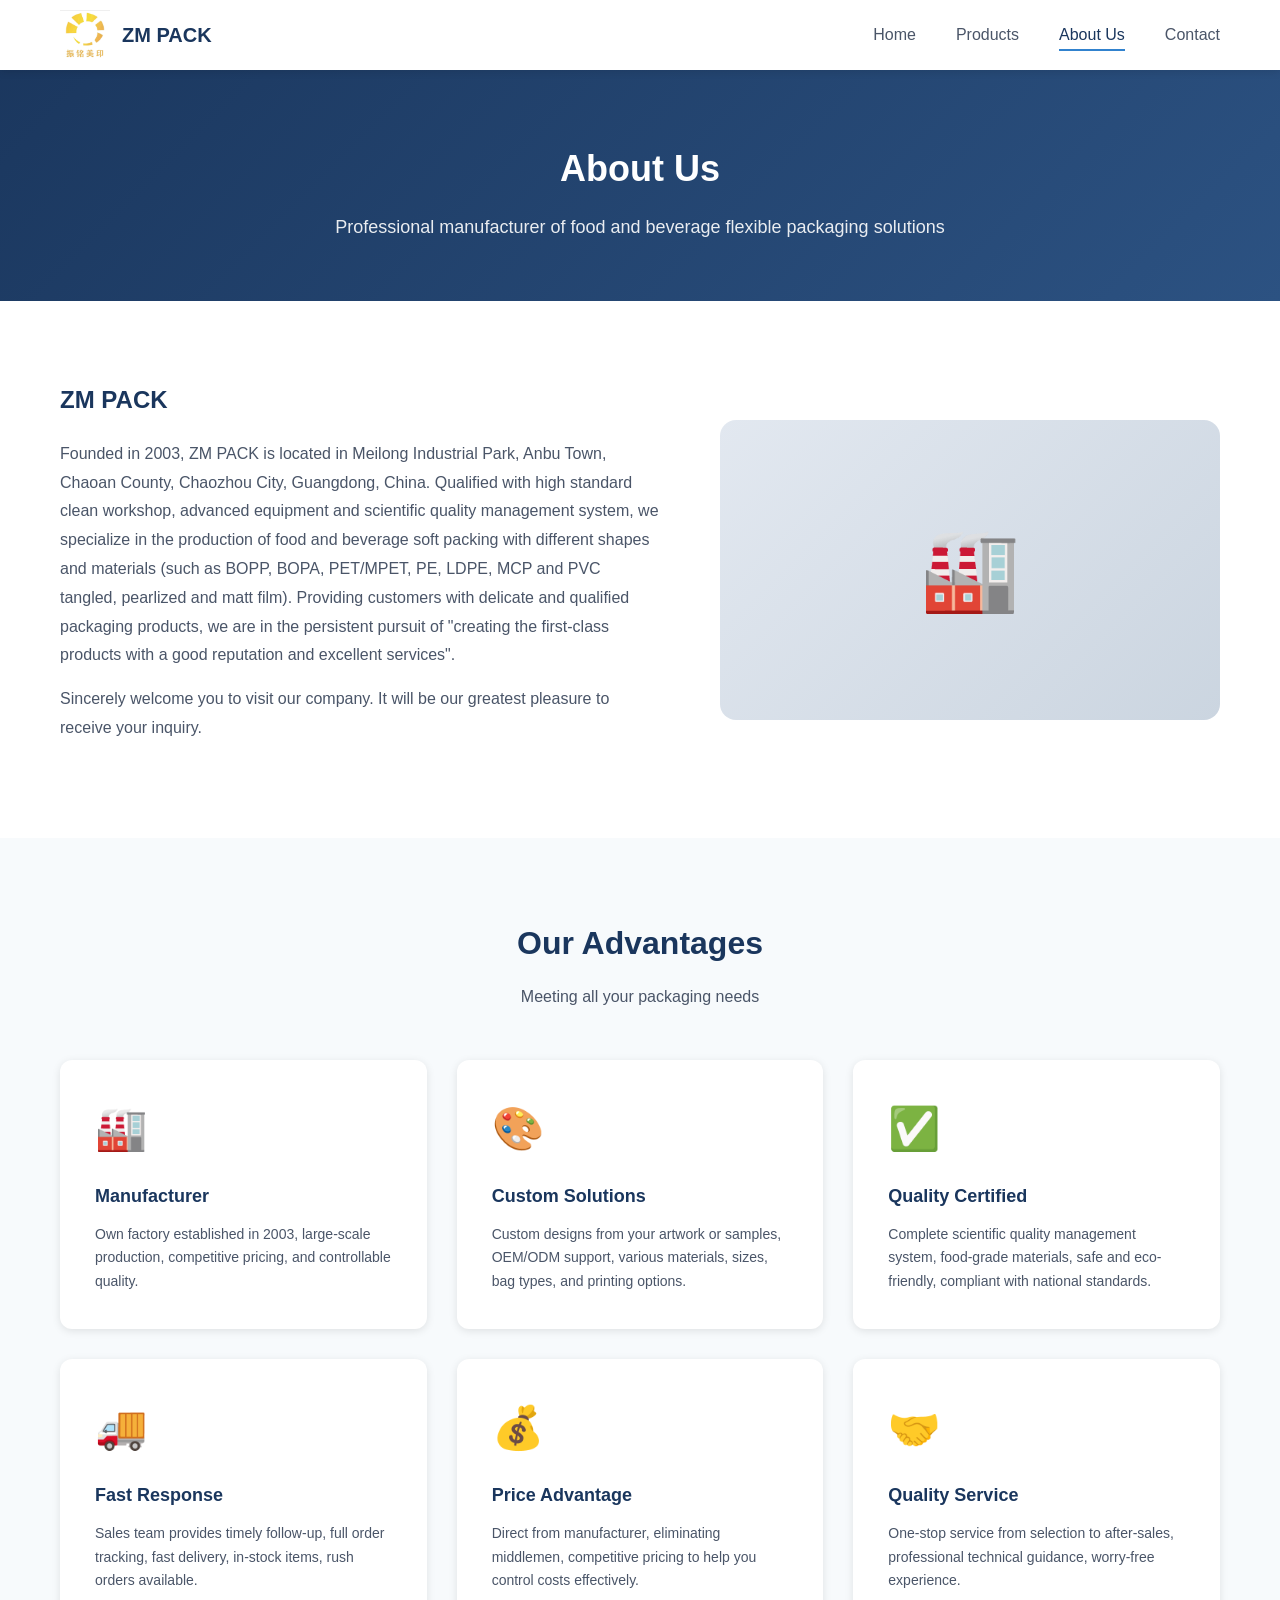
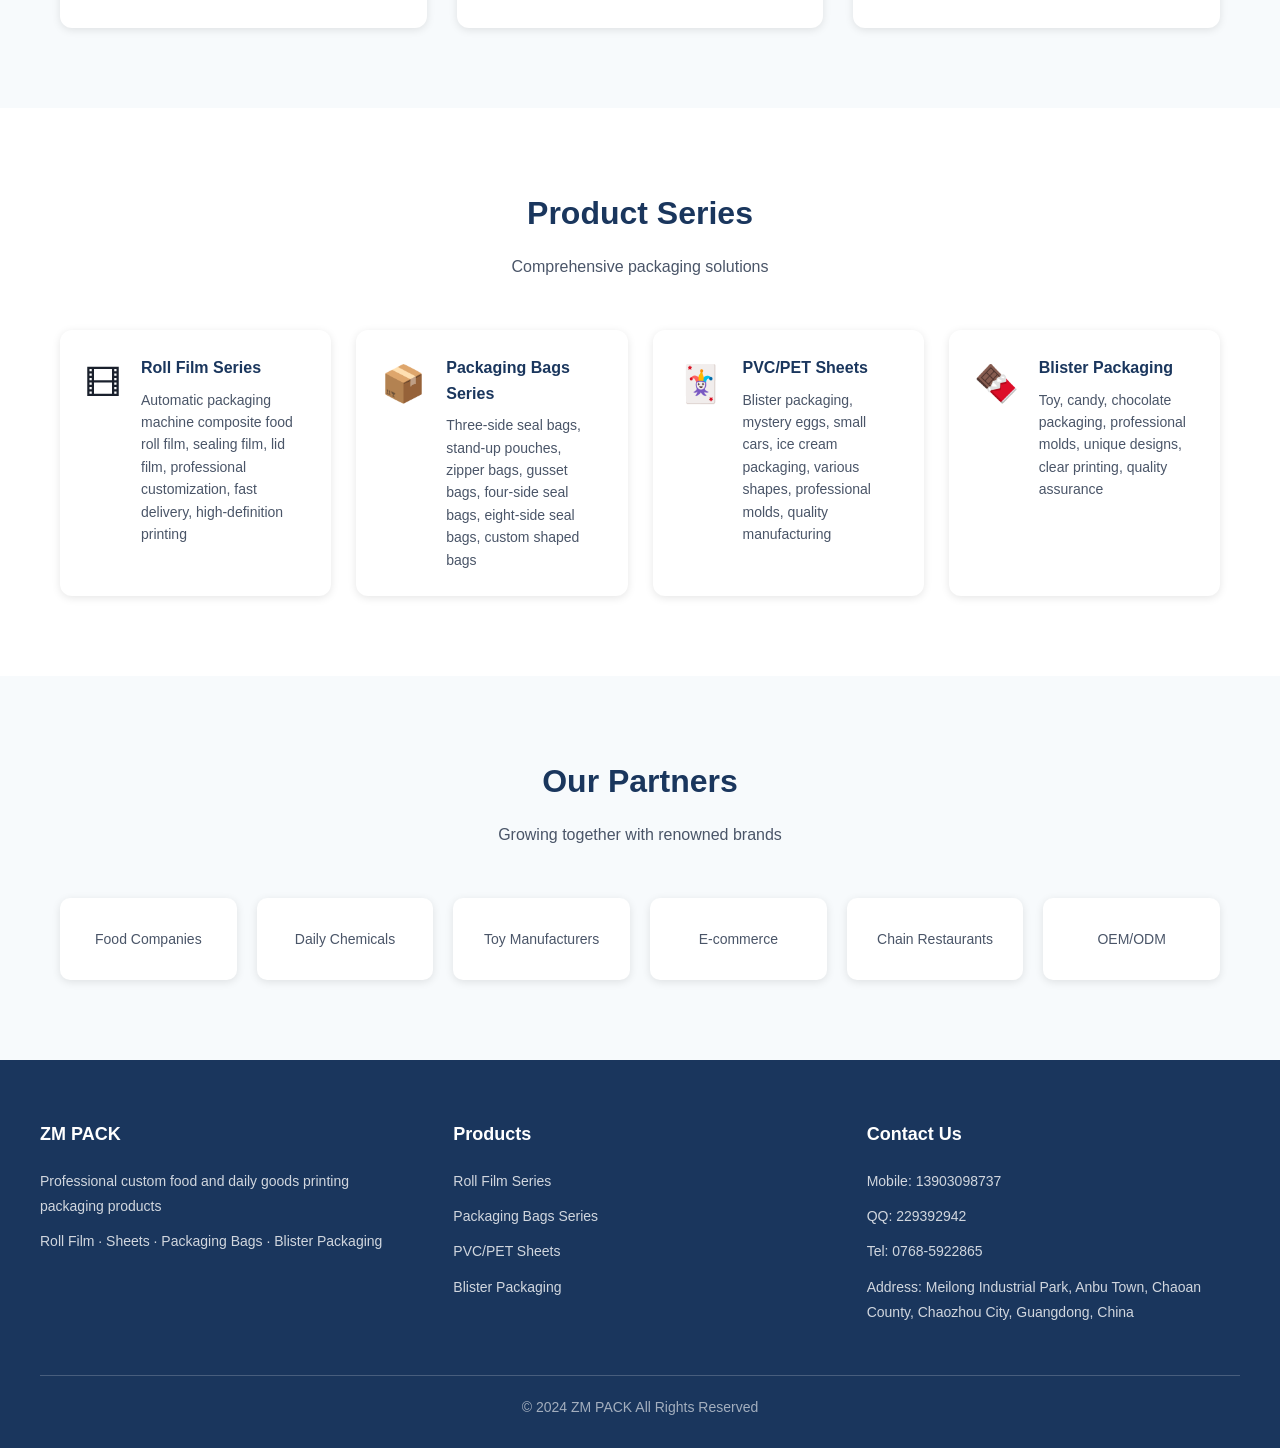
==== about-en.html @ 338a9bfc "Add English version about page (about-en.html) Co-Authored-By: Claude Opus 4.6 <noreply@anthropic.co" ====
<!DOCTYPE html>
<html lang="en">
<head>
  <meta charset="UTF-8">
  <meta name="viewport" content="width=device-width, initial-scale=1.0">
  <title>About Us - ZM PACK</title>
  <link rel="stylesheet" href="css/style.css">
</head>
<body>
  <!-- 导航栏 -->
  <header class="header">
    <nav class="nav">
      <a href="index.html" class="logo">
        <img src="images/logo.jpg" alt="ZM PACK" class="logo-img">
        <span class="logo-text">ZM PACK</span>
      </a>
      <ul class="nav-menu">
        <li><a href="index.html">Home</a></li>
        <li><a href="products.html">Products</a></li>
        <li><a href="about-en.html" class="active">About Us</a></li>
        <li><a href="contact.html">Contact</a></li>
      </ul>
      <div class="menu-toggle">
        <span></span>
        <span></span>
        <span></span>
      </div>
    </nav>
  </header>

  <!-- 页面标题 -->
  <section class="page-header">
    <h1>About Us</h1>
    <p>Professional manufacturer of food and beverage flexible packaging solutions</p>
  </section>

  <!-- 公司简介 -->
  <section class="section">
    <div class="container">
      <div class="about-intro">
        <div class="about-text">
          <h2>ZM PACK</h2>
          <p>Founded in 2003, ZM PACK is located in Meilong Industrial Park, Anbu Town, Chaoan County, Chaozhou City, Guangdong, China. Qualified with high standard clean workshop, advanced equipment and scientific quality management system, we specialize in the production of food and beverage soft packing with different shapes and materials (such as BOPP, BOPA, PET/MPET, PE, LDPE, MCP and PVC tangled, pearlized and matt film). Providing customers with delicate and qualified packaging products, we are in the persistent pursuit of "creating the first-class products with a good reputation and excellent services".</p>
          <p>Sincerely welcome you to visit our company. It will be our greatest pleasure to receive your inquiry.</p>
        </div>
        <div class="about-image">
          <div class="image-placeholder">🏭</div>
        </div>
      </div>
    </div>
  </section>

  <!-- 核心优势 -->
  <section class="section bg-light">
    <div class="container">
      <div class="section-title">
        <h2>Our Advantages</h2>
        <p>Meeting all your packaging needs</p>
      </div>
      <div class="advantages-grid">
        <div class="advantage-card">
          <div class="advantage-icon">🏭</div>
          <h3>Manufacturer</h3>
          <p>Own factory established in 2003, large-scale production, competitive pricing, and controllable quality.</p>
        </div>
        <div class="advantage-card">
          <div class="advantage-icon">🎨</div>
          <h3>Custom Solutions</h3>
          <p>Custom designs from your artwork or samples, OEM/ODM support, various materials, sizes, bag types, and printing options.</p>
        </div>
        <div class="advantage-card">
          <div class="advantage-icon">✅</div>
          <h3>Quality Certified</h3>
          <p>Complete scientific quality management system, food-grade materials, safe and eco-friendly, compliant with national standards.</p>
        </div>
        <div class="advantage-card">
          <div class="advantage-icon">🚚</div>
          <h3>Fast Response</h3>
          <p>Sales team provides timely follow-up, full order tracking, fast delivery, in-stock items, rush orders available.</p>
        </div>
        <div class="advantage-card">
          <div class="advantage-icon">💰</div>
          <h3>Price Advantage</h3>
          <p>Direct from manufacturer, eliminating middlemen, competitive pricing to help you control costs effectively.</p>
        </div>
        <div class="advantage-card">
          <div class="advantage-icon">🤝</div>
          <h3>Quality Service</h3>
          <p>One-stop service from selection to after-sales, professional technical guidance, worry-free experience.</p>
        </div>
      </div>
    </div>
  </section>

  <!-- 产品系列 -->
  <section class="section">
    <div class="container">
      <div class="section-title">
        <h2>Product Series</h2>
        <p>Comprehensive packaging solutions</p>
      </div>
      <div class="equipment-list">
        <div class="equipment-item">
          <div class="equipment-icon">🎞</div>
          <div class="equipment-info">
            <h3>Roll Film Series</h3>
            <p>Automatic packaging machine composite food roll film, sealing film, lid film, professional customization, fast delivery, high-definition printing</p>
          </div>
        </div>
        <div class="equipment-item">
          <div class="equipment-icon">📦</div>
          <div class="equipment-info">
            <h3>Packaging Bags Series</h3>
            <p>Three-side seal bags, stand-up pouches, zipper bags, gusset bags, four-side seal bags, eight-side seal bags, custom shaped bags</p>
          </div>
        </div>
        <div class="equipment-item">
          <div class="equipment-icon">🃏</div>
          <div class="equipment-info">
            <h3>PVC/PET Sheets</h3>
            <p>Blister packaging, mystery eggs, small cars, ice cream packaging, various shapes, professional molds, quality manufacturing</p>
          </div>
        </div>
        <div class="equipment-item">
          <div class="equipment-icon">🍫</div>
          <div class="equipment-info">
            <h3>Blister Packaging</h3>
            <p>Toy, candy, chocolate packaging, professional molds, unique designs, clear printing, quality assurance</p>
          </div>
        </div>
      </div>
    </div>
  </section>

  <!-- 合作伙伴 -->
  <section class="section bg-light">
    <div class="container">
      <div class="section-title">
        <h2>Our Partners</h2>
        <p>Growing together with renowned brands</p>
      </div>
      <div class="partners-grid">
        <div class="partner-item">Food Companies</div>
        <div class="partner-item">Daily Chemicals</div>
        <div class="partner-item">Toy Manufacturers</div>
        <div class="partner-item">E-commerce</div>
        <div class="partner-item">Chain Restaurants</div>
        <div class="partner-item">OEM/ODM</div>
      </div>
    </div>
  </section>

  <!-- 页脚 -->
  <footer class="footer">
    <div class="footer-content">
      <div class="footer-section">
        <h3>ZM PACK</h3>
        <p>Professional custom food and daily goods printing packaging products</p>
        <p>Roll Film · Sheets · Packaging Bags · Blister Packaging</p>
      </div>
      <div class="footer-section">
        <h3>Products</h3>
        <ul>
          <li>Roll Film Series</li>
          <li>Packaging Bags Series</li>
          <li>PVC/PET Sheets</li>
          <li>Blister Packaging</li>
        </ul>
      </div>
      <div class="footer-section">
        <h3>Contact Us</h3>
        <ul>
          <li>Mobile: 13903098737</li>
          <li>QQ: 229392942</li>
          <li>Tel: 0768-5922865</li>
          <li>Address: Meilong Industrial Park, Anbu Town, Chaoan County, Chaozhou City, Guangdong, China</li>
        </ul>
      </div>
    </div>
    <div class="footer-bottom">
      <p>© 2024 ZM PACK All Rights Reserved</p>
    </div>
  </footer>

  <style>
    .bg-light {
      background-color: var(--bg-light);
    }

    /* 公司简介 */
    .about-intro {
      display: grid;
      grid-template-columns: 1.2fr 1fr;
      gap: 60px;
      align-items: center;
    }

    .about-text h2 {
      font-size: 24px;
      color: var(--primary-color);
      margin-bottom: 20px;
    }

    .about-text p {
      font-size: 16px;
      color: var(--text-gray);
      line-height: 1.8;
      margin-bottom: 15px;
    }

    .about-image {
      background: var(--bg-light);
      border-radius: 16px;
      overflow: hidden;
    }

    .image-placeholder {
      height: 300px;
      display: flex;
      align-items: center;
      justify-content: center;
      font-size: 80px;
      background: linear-gradient(135deg, #e2e8f0 0%, #cbd5e0 100%);
    }

    /* 优势卡片 */
    .advantages-grid {
      display: grid;
      grid-template-columns: repeat(auto-fit, minmax(300px, 1fr));
      gap: 30px;
    }

    .advantage-card {
      background: var(--bg-white);
      padding: 35px;
      border-radius: 12px;
      box-shadow: var(--shadow);
      transition: all 0.3s;
    }

    .advantage-card:hover {
      transform: translateY(-5px);
      box-shadow: var(--shadow-hover);
    }

    .advantage-icon {
      font-size: 42px;
      margin-bottom: 20px;
    }

    .advantage-card h3 {
      font-size: 18px;
      color: var(--primary-color);
      margin-bottom: 12px;
    }

    .advantage-card p {
      font-size: 14px;
      color: var(--text-gray);
      line-height: 1.7;
    }

    /* 设备列表 */
    .equipment-list {
      display: grid;
      grid-template-columns: repeat(auto-fit, minmax(260px, 1fr));
      gap: 25px;
    }

    .equipment-item {
      display: flex;
      gap: 20px;
      padding: 25px;
      background: var(--bg-white);
      border-radius: 12px;
      box-shadow: var(--shadow);
    }

    .equipment-icon {
      font-size: 36px;
      flex-shrink: 0;
    }

    .equipment-info h3 {
      font-size: 16px;
      color: var(--primary-color);
      margin-bottom: 8px;
    }

    .equipment-info p {
      font-size: 14px;
      color: var(--text-gray);
      line-height: 1.6;
    }

    /* 合作伙伴 */
    .partners-grid {
      display: grid;
      grid-template-columns: repeat(auto-fit, minmax(150px, 1fr));
      gap: 20px;
    }

    .partner-item {
      background: var(--bg-white);
      padding: 30px 20px;
      border-radius: 10px;
      text-align: center;
      font-size: 14px;
      color: var(--text-gray);
      box-shadow: var(--shadow);
      transition: all 0.3s;
    }

    .partner-item:hover {
      color: var(--primary-color);
      box-shadow: var(--shadow-hover);
    }

    @media (max-width: 768px) {
      .about-intro {
        grid-template-columns: 1fr;
      }
    }
  </style>

  <script src="js/main.js"></script>
</body>
</html>
---- css/style.css ----
/* ==================== 全局样式 ==================== */
* {
  margin: 0;
  padding: 0;
  box-sizing: border-box;
}

:root {
  --primary-color: #1a365d;
  --primary-light: #2c5282;
  --secondary-color: #4a5568;
  --accent-color: #3182ce;
  --bg-light: #f7fafc;
  --bg-white: #ffffff;
  --text-dark: #1a202c;
  --text-gray: #4a5568;
  --text-light: #718096;
  --border-color: #e2e8f0;
  --shadow: 0 2px 8px rgba(0, 0, 0, 0.1);
  --shadow-hover: 0 4px 16px rgba(0, 0, 0, 0.15);
}

html {
  scroll-behavior: smooth;
}

body {
  font-family: "Microsoft YaHei", "PingFang SC", "Hiragino Sans GB",
    "Heiti SC", sans-serif;
  line-height: 1.6;
  color: var(--text-dark);
  background-color: var(--bg-white);
}

a {
  text-decoration: none;
  color: inherit;
}

ul {
  list-style: none;
}

img {
  max-width: 100%;
  height: auto;
}

/* ==================== 导航栏 ==================== */
.header {
  position: fixed;
  top: 0;
  left: 0;
  right: 0;
  background: var(--bg-white);
  box-shadow: var(--shadow);
  z-index: 1000;
}

.nav {
  max-width: 1200px;
  margin: 0 auto;
  padding: 0 20px;
  display: flex;
  justify-content: space-between;
  align-items: center;
  height: 70px;
}

.logo {
  display: flex;
  align-items: center;
  gap: 12px;
}

.logo-img {
  height: 50px;
  width: auto;
}

.logo-text {
  font-size: 20px;
  font-weight: 700;
  color: var(--primary-color);
}

.logo-icon {
  width: 40px;
  height: 40px;
  background: var(--primary-color);
  border-radius: 8px;
  display: flex;
  align-items: center;
  justify-content: center;
  color: white;
  font-size: 18px;
  font-weight: bold;
}

.logo-text {
  font-size: 20px;
  font-weight: 700;
  color: var(--primary-color);
}

.nav-menu {
  display: flex;
  gap: 40px;
}

.nav-menu a {
  font-size: 16px;
  color: var(--text-gray);
  padding: 8px 0;
  position: relative;
  transition: color 0.3s;
}

.nav-menu a::after {
  content: "";
  position: absolute;
  bottom: 0;
  left: 0;
  width: 0;
  height: 2px;
  background: var(--accent-color);
  transition: width 0.3s;
}

.nav-menu a:hover,
.nav-menu a.active {
  color: var(--primary-color);
}

.nav-menu a:hover::after,
.nav-menu a.active::after {
  width: 100%;
}

.menu-toggle {
  display: none;
  flex-direction: column;
  gap: 5px;
  cursor: pointer;
  padding: 10px;
}

.menu-toggle span {
  width: 25px;
  height: 3px;
  background: var(--primary-color);
  border-radius: 2px;
  transition: all 0.3s;
}

/* ==================== 移动端菜单 ==================== */
@media (max-width: 768px) {
  .menu-toggle {
    display: flex;
  }

  .nav-menu {
    position: fixed;
    top: 70px;
    left: 0;
    right: 0;
    background: var(--bg-white);
    flex-direction: column;
    padding: 20px;
    gap: 0;
    box-shadow: var(--shadow);
    transform: translateY(-100%);
    opacity: 0;
    visibility: hidden;
    transition: all 0.3s;
  }

  .nav-menu.active {
    transform: translateY(0);
    opacity: 1;
    visibility: visible;
  }

  .nav-menu li a {
    display: block;
    padding: 15px 0;
    border-bottom: 1px solid var(--border-color);
  }

  .nav-menu a::after {
    display: none;
  }
}

/* ==================== 页脚 ==================== */
.footer {
  background: var(--primary-color);
  color: white;
  padding: 60px 20px 30px;
}

.footer-content {
  max-width: 1200px;
  margin: 0 auto;
  display: grid;
  grid-template-columns: repeat(auto-fit, minmax(250px, 1fr));
  gap: 40px;
}

.footer-section h3 {
  font-size: 18px;
  margin-bottom: 20px;
  color: white;
}

.footer-section p,
.footer-section li {
  font-size: 14px;
  color: rgba(255, 255, 255, 0.8);
  margin-bottom: 10px;
  line-height: 1.8;
}

.footer-section a:hover {
  color: var(--accent-color);
}

.footer-bottom {
  max-width: 1200px;
  margin: 40px auto 0;
  padding-top: 20px;
  border-top: 1px solid rgba(255, 255, 255, 0.2);
  text-align: center;
  font-size: 14px;
  color: rgba(255, 255, 255, 0.6);
}

/* ==================== 通用组件 ==================== */
.container {
  max-width: 1200px;
  margin: 0 auto;
  padding: 0 20px;
}

.section {
  padding: 80px 20px;
}

.section-title {
  text-align: center;
  margin-bottom: 50px;
}

.section-title h2 {
  font-size: 32px;
  color: var(--primary-color);
  margin-bottom: 15px;
}

.section-title p {
  font-size: 16px;
  color: var(--text-gray);
}

.btn {
  display: inline-block;
  padding: 12px 30px;
  background: var(--primary-color);
  color: white;
  border-radius: 6px;
  font-size: 16px;
  transition: all 0.3s;
  border: none;
  cursor: pointer;
}

.btn:hover {
  background: var(--primary-light);
  transform: translateY(-2px);
  box-shadow: var(--shadow-hover);
}

.btn-outline {
  background: transparent;
  border: 2px solid var(--primary-color);
  color: var(--primary-color);
}

.btn-outline:hover {
  background: var(--primary-color);
  color: white;
}

/* ==================== 页面标题区 ==================== */
.page-header {
  background: linear-gradient(135deg, var(--primary-color) 0%, var(--primary-light) 100%);
  color: white;
  padding: 140px 20px 60px;
  text-align: center;
}

.page-header h1 {
  font-size: 36px;
  margin-bottom: 15px;
}

.page-header p {
  font-size: 18px;
  opacity: 0.9;
}

/* ==================== 产品卡片网格 ==================== */
.product-grid {
  display: grid;
  grid-template-columns: repeat(auto-fill, minmax(280px, 1fr));
  gap: 30px;
}

.product-card {
  background: var(--bg-white);
  border-radius: 12px;
  overflow: hidden;
  box-shadow: var(--shadow);
  transition: all 0.3s;
}

.product-card:hover {
  transform: translateY(-8px);
  box-shadow: var(--shadow-hover);
}

.product-card-img {
  height: 200px;
  background: linear-gradient(135deg, #e2e8f0 0%, #cbd5e0 100%);
  display: flex;
  align-items: center;
  justify-content: center;
  font-size: 48px;
  color: var(--text-light);
}

.product-card-content {
  padding: 25px;
}

.product-card h3 {
  font-size: 18px;
  color: var(--primary-color);
  margin-bottom: 10px;
}

.product-card p {
  font-size: 14px;
  color: var(--text-gray);
  line-height: 1.6;
}

/* ==================== 表单样式 ==================== */
.form-group {
  margin-bottom: 20px;
}

.form-group label {
  display: block;
  font-size: 14px;
  color: var(--text-gray);
  margin-bottom: 8px;
}

.form-group input,
.form-group textarea {
  width: 100%;
  padding: 12px 15px;
  border: 1px solid var(--border-color);
  border-radius: 6px;
  font-size: 16px;
  font-family: inherit;
  transition: border-color 0.3s;
}

.form-group input:focus,
.form-group textarea:focus {
  outline: none;
  border-color: var(--accent-color);
}

.form-group textarea {
  min-height: 120px;
  resize: vertical;
}

/* ==================== 响应式工具 ==================== */
@media (max-width: 768px) {
  .section {
    padding: 60px 20px;
  }

  .section-title h2 {
    font-size: 26px;
  }

  .page-header {
    padding: 120px 20px 50px;
  }

  .page-header h1 {
    font-size: 28px;
  }
}
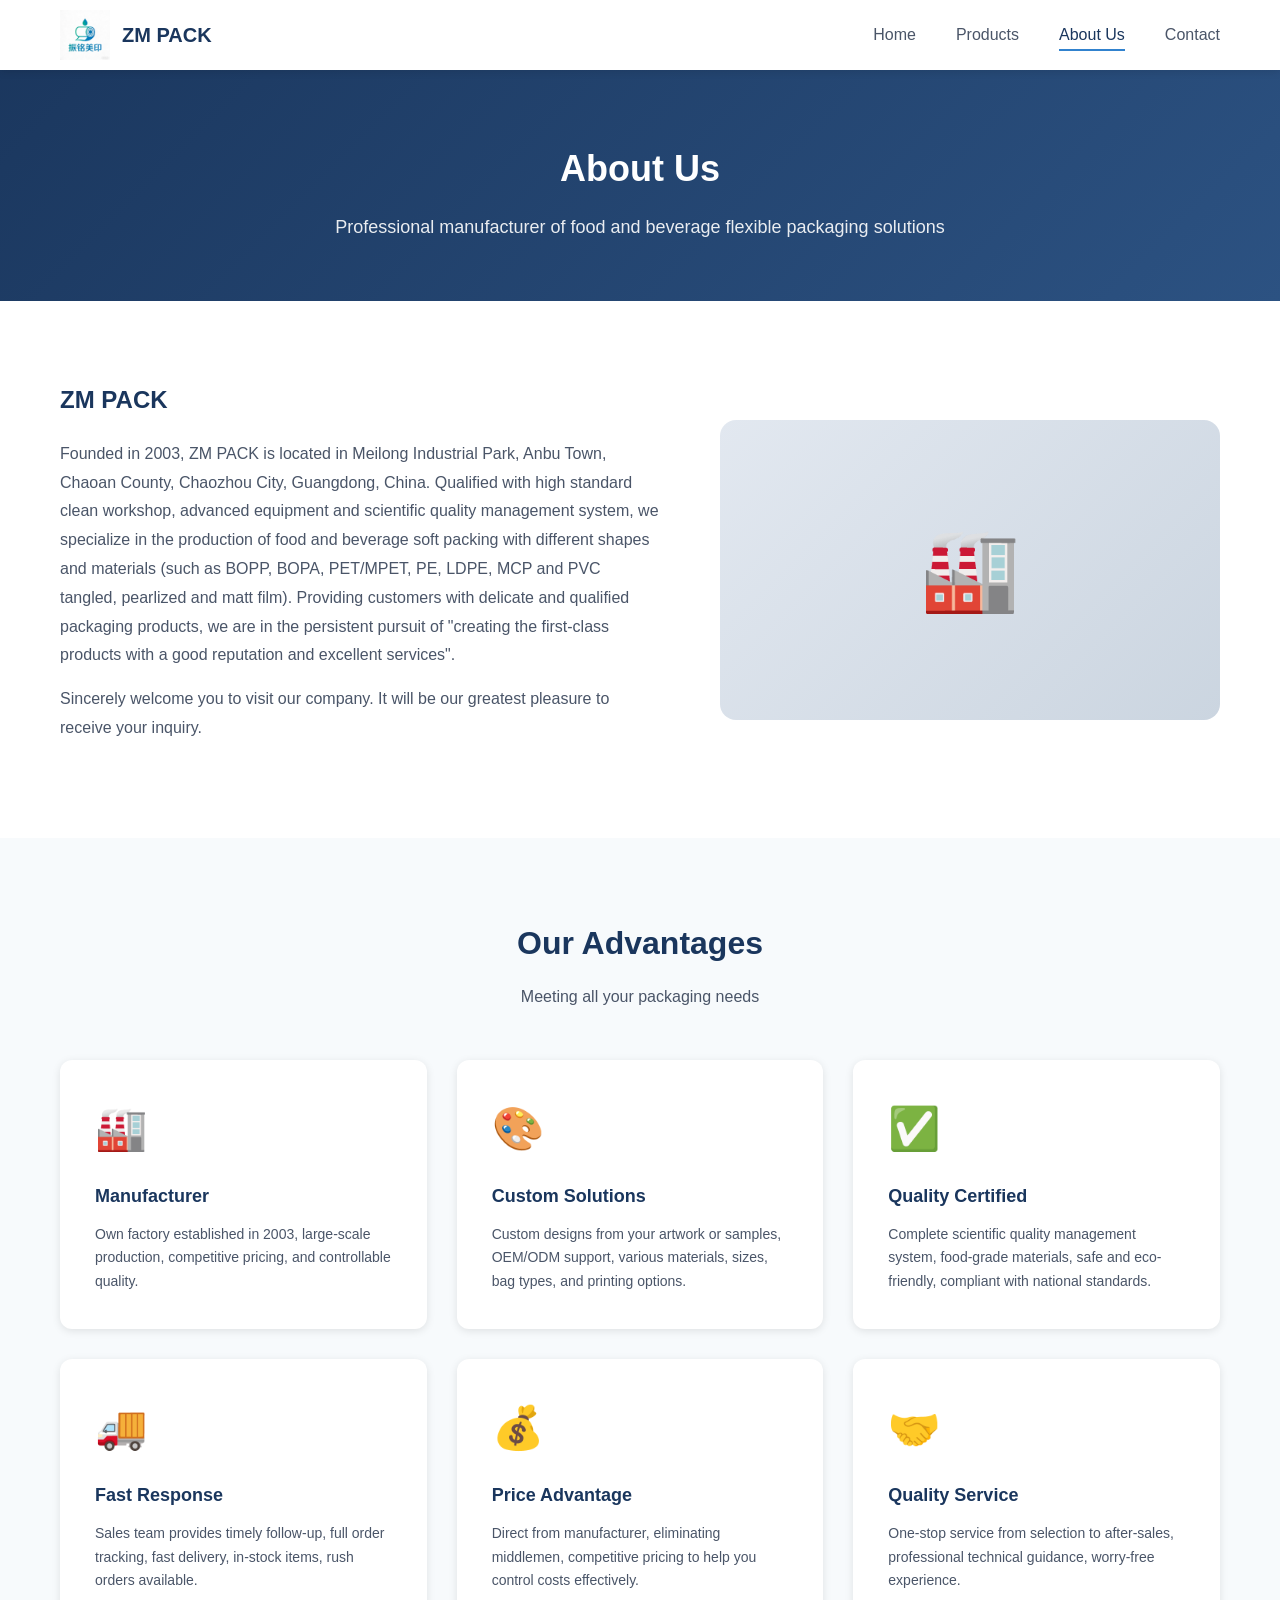
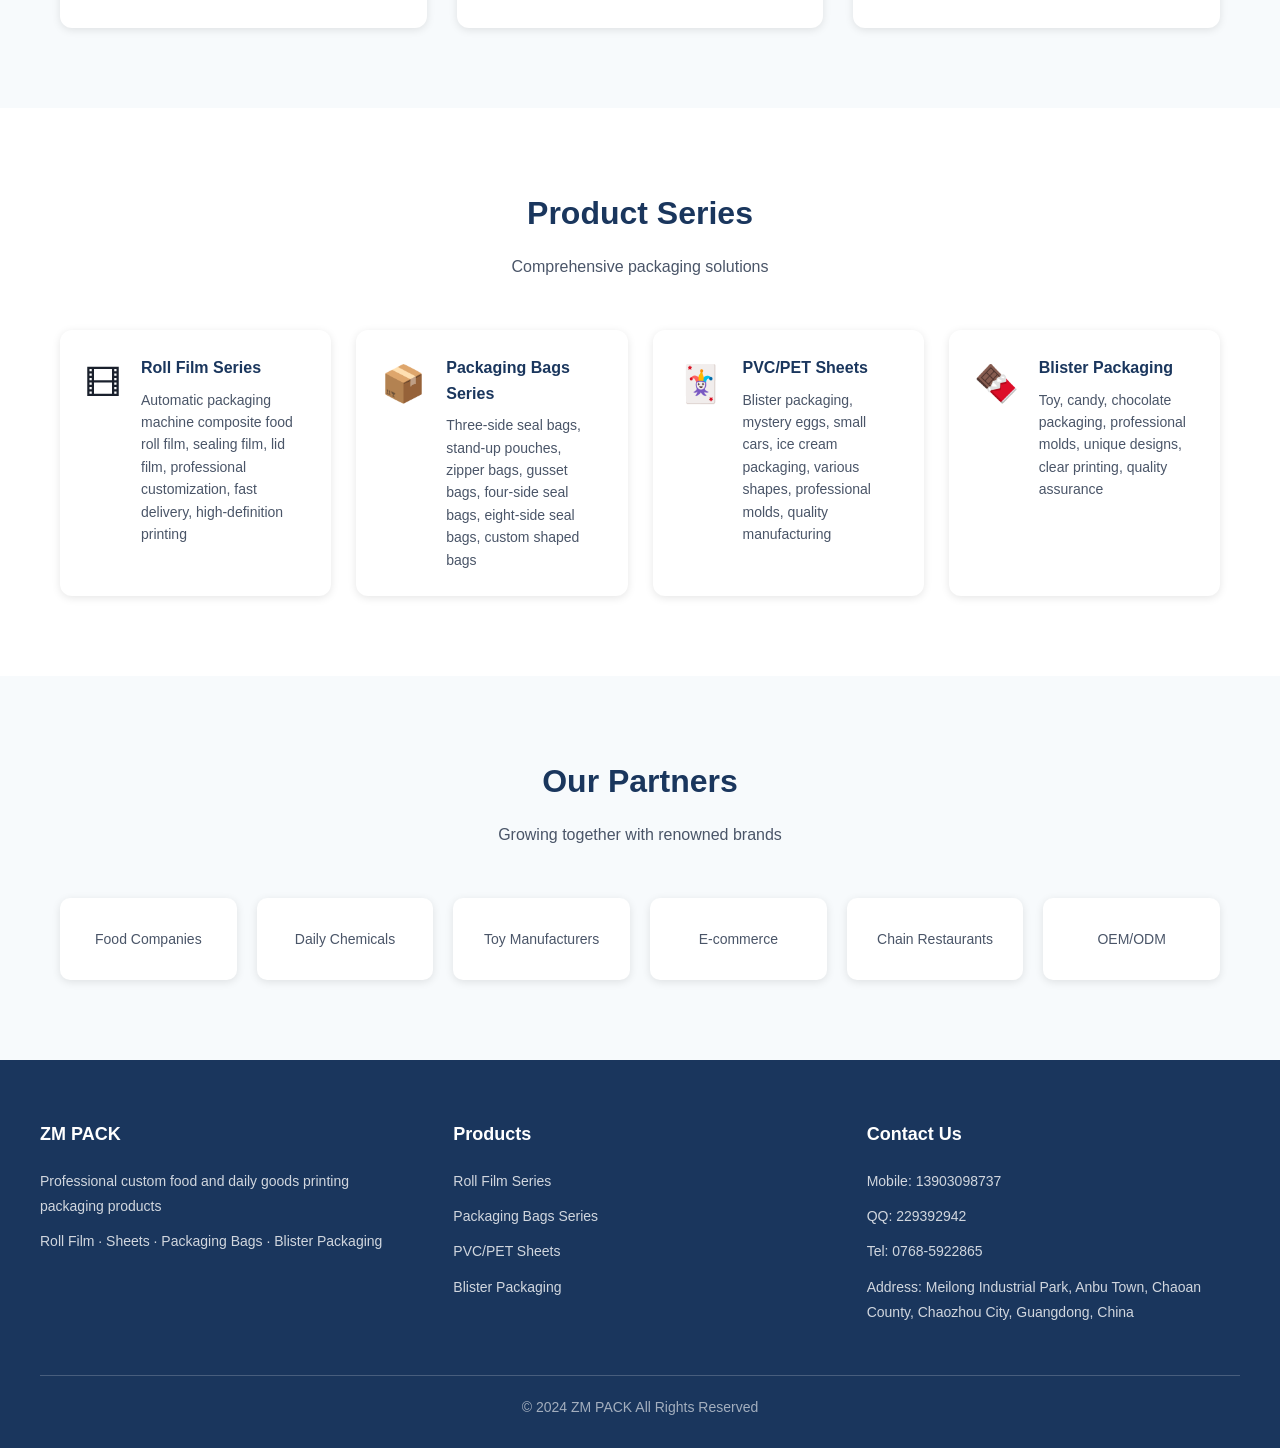
==== commit a9cd8ab8: "Update logo to new design (JPEG compressed) Co-Authored-By: Claude Opus 4.6 <noreply@anthropic.com>" ====
--- a/about-en.html
+++ b/about-en.html
@@ -11,7 +11,7 @@
   <header class="header">
     <nav class="nav">
       <a href="index.html" class="logo">
-        <img src="images/logo.jpg" alt="ZM PACK" class="logo-img">
+        <img src="images/logo-new.jpg" alt="ZM PACK" class="logo-img">
         <span class="logo-text">ZM PACK</span>
       </a>
       <ul class="nav-menu">
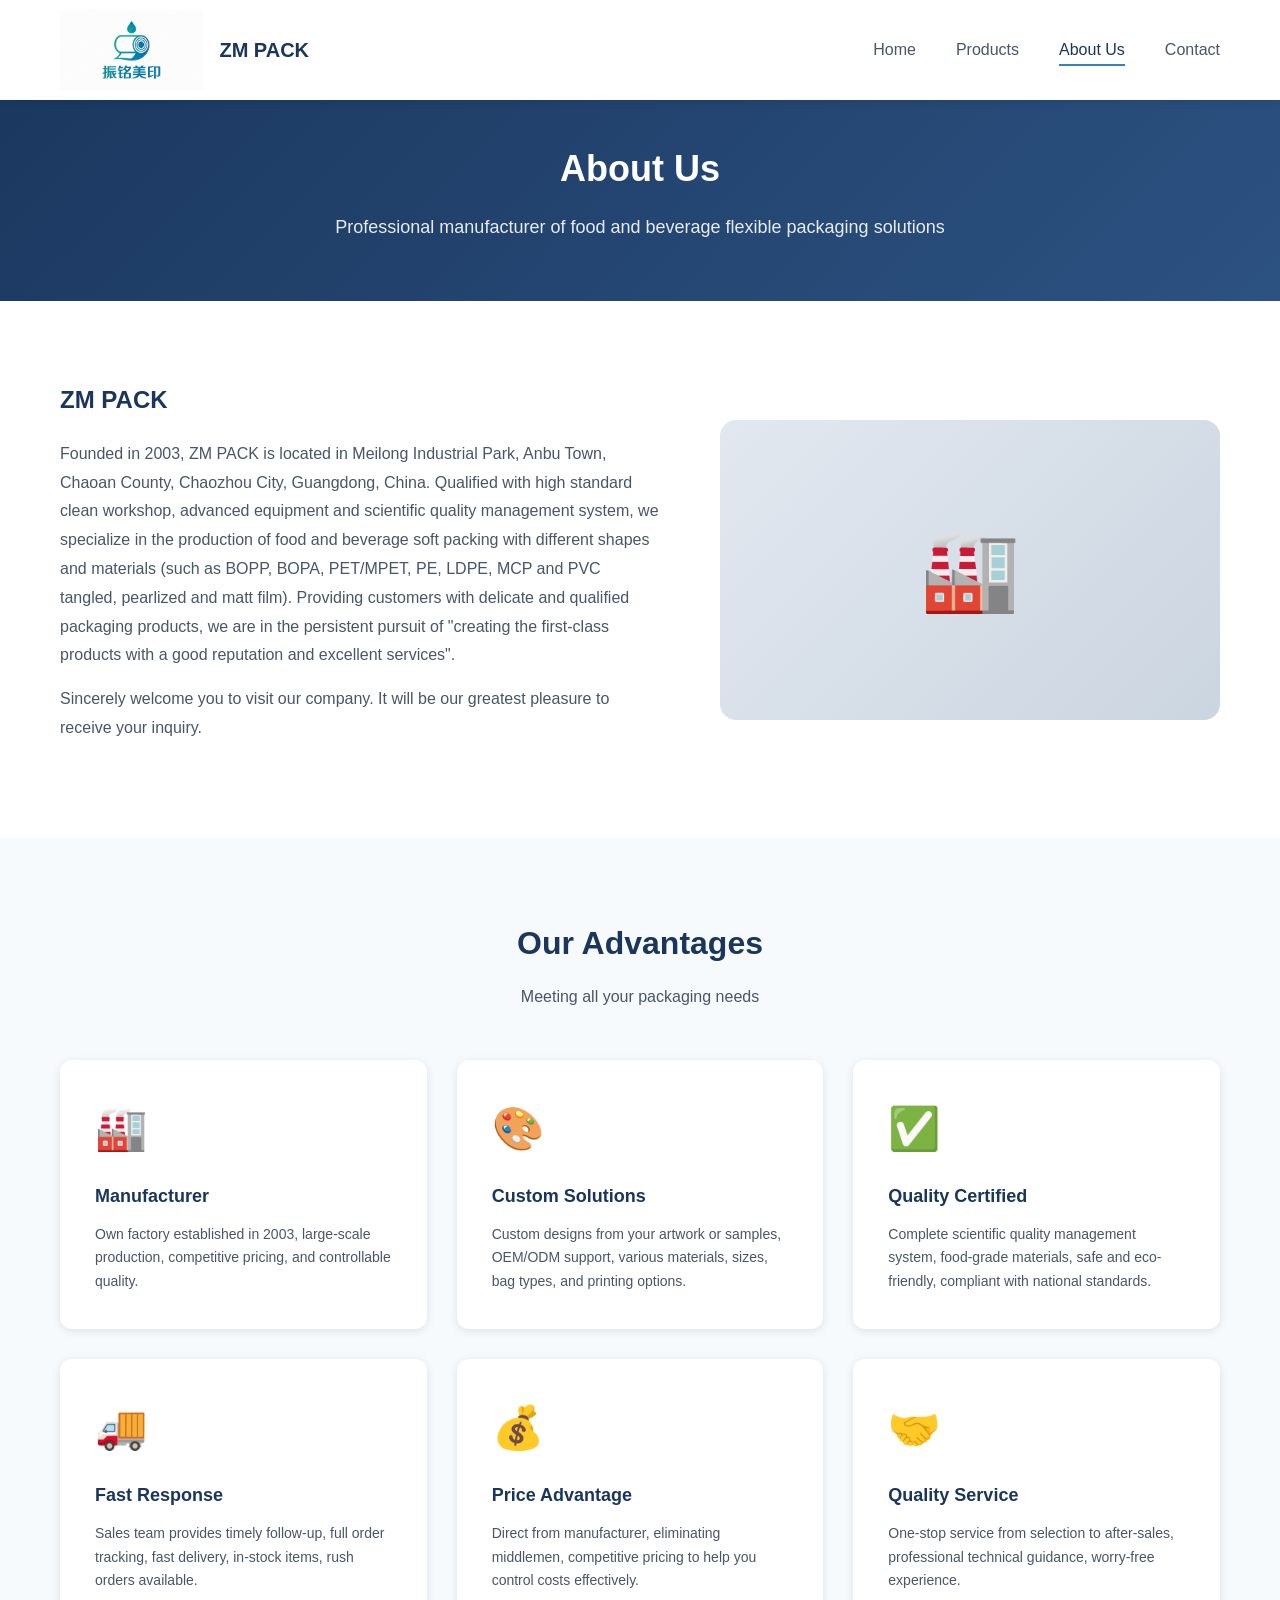
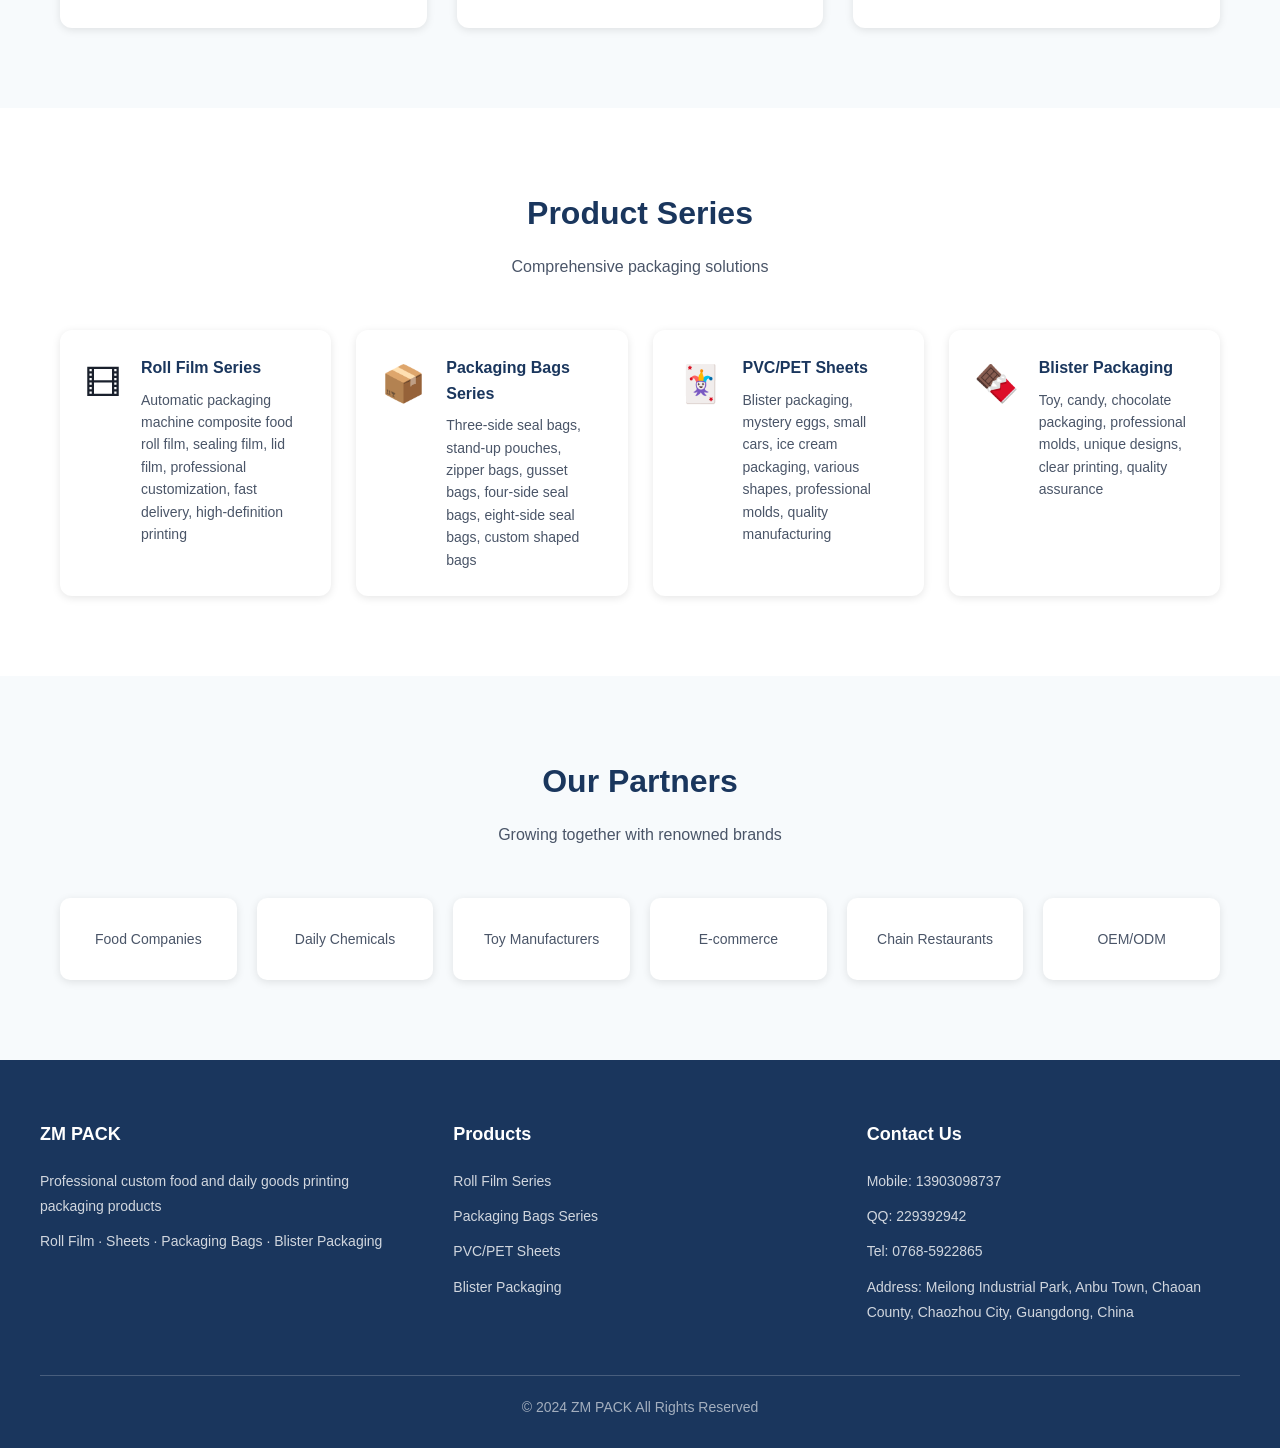
==== commit 2322a452: "更新 logo 为新设计的 PNG 版本 将所有页面的 logo 从 jpg 替换为新设计的 png 格式  Co-Authored-By: Claude Opus 4.6 <noreply@anth" ====
--- a/about-en.html
+++ b/about-en.html
@@ -11,7 +11,7 @@
   <header class="header">
     <nav class="nav">
       <a href="index.html" class="logo">
-        <img src="images/logo-new.jpg" alt="ZM PACK" class="logo-img">
+        <img src="images/logo-new.png" alt="ZM PACK" class="logo-img">
         <span class="logo-text">ZM PACK</span>
       </a>
       <ul class="nav-menu">
--- a/css/style.css
+++ b/css/style.css
@@ -64,22 +64,22 @@
   display: flex;
   justify-content: space-between;
   align-items: center;
-  height: 70px;
+  height: 100px;
 }
 
 .logo {
   display: flex;
   align-items: center;
-  gap: 12px;
+  gap: 16px;
 }
 
 .logo-img {
-  height: 50px;
+  height: 80px;
   width: auto;
 }
 
 .logo-text {
-  font-size: 20px;
+  font-size: 24px;
   font-weight: 700;
   color: var(--primary-color);
 }
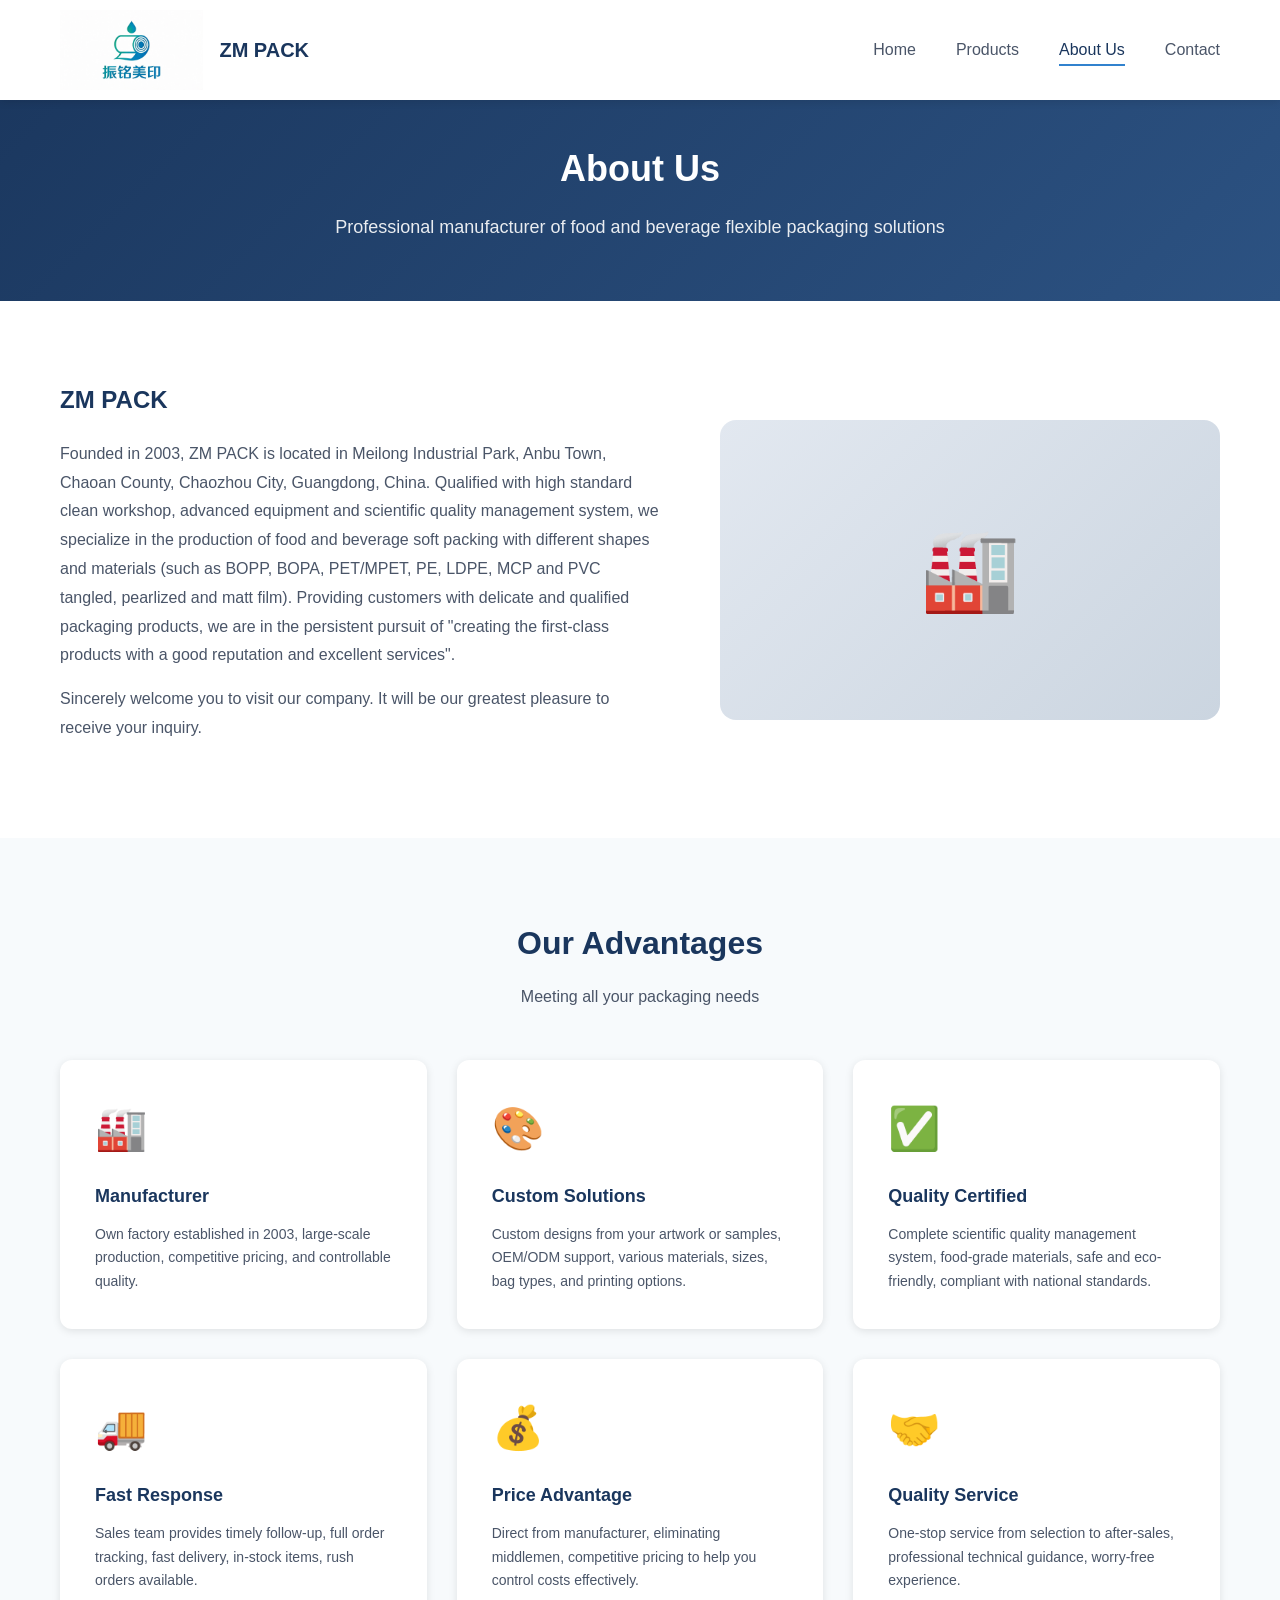
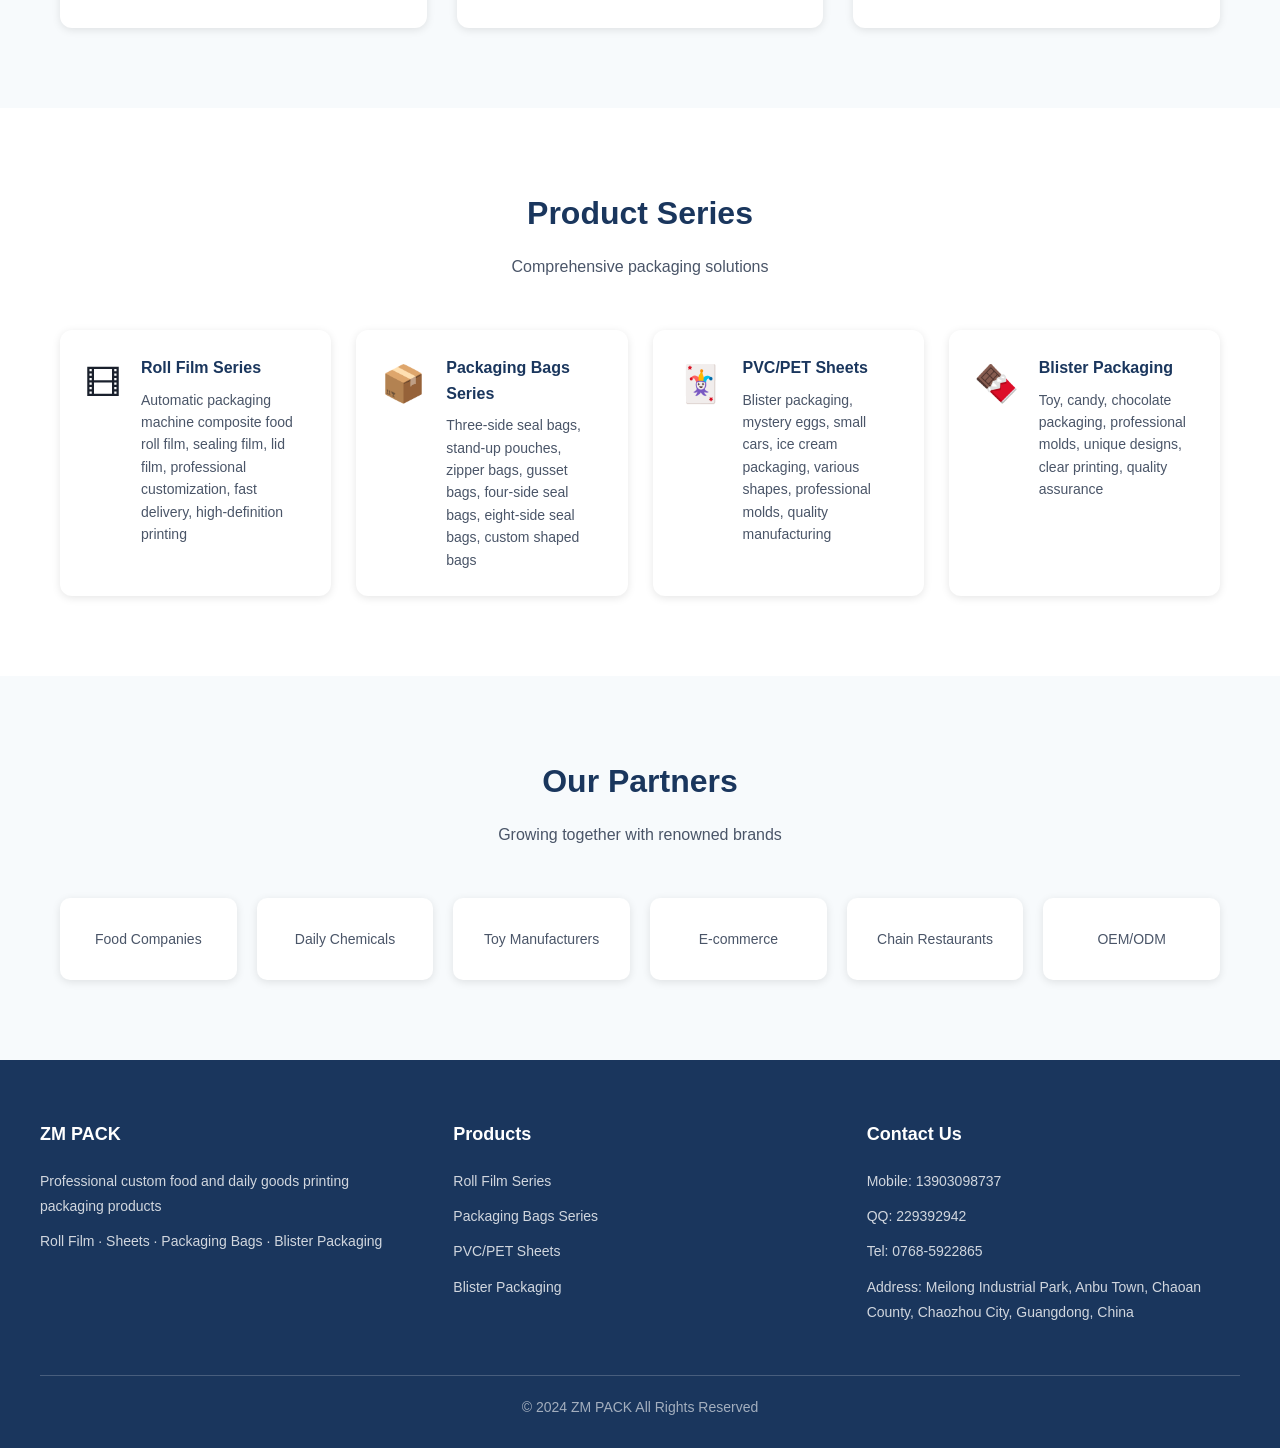
==== commit 6efc6d65: "将 logo 更换为 JPG 格式以减小文件体积 - 新增 logo-new.jpg (214KB) - 更新所有页面引用从 logo-new.png 改为 logo-new.jpg - 原 PNG " ====
--- a/about-en.html
+++ b/about-en.html
@@ -11,7 +11,7 @@
   <header class="header">
     <nav class="nav">
       <a href="index.html" class="logo">
-        <img src="images/logo-new.png" alt="ZM PACK" class="logo-img">
+        <img src="images/logo-new.jpg" alt="ZM PACK" class="logo-img">
         <span class="logo-text">ZM PACK</span>
       </a>
       <ul class="nav-menu">
